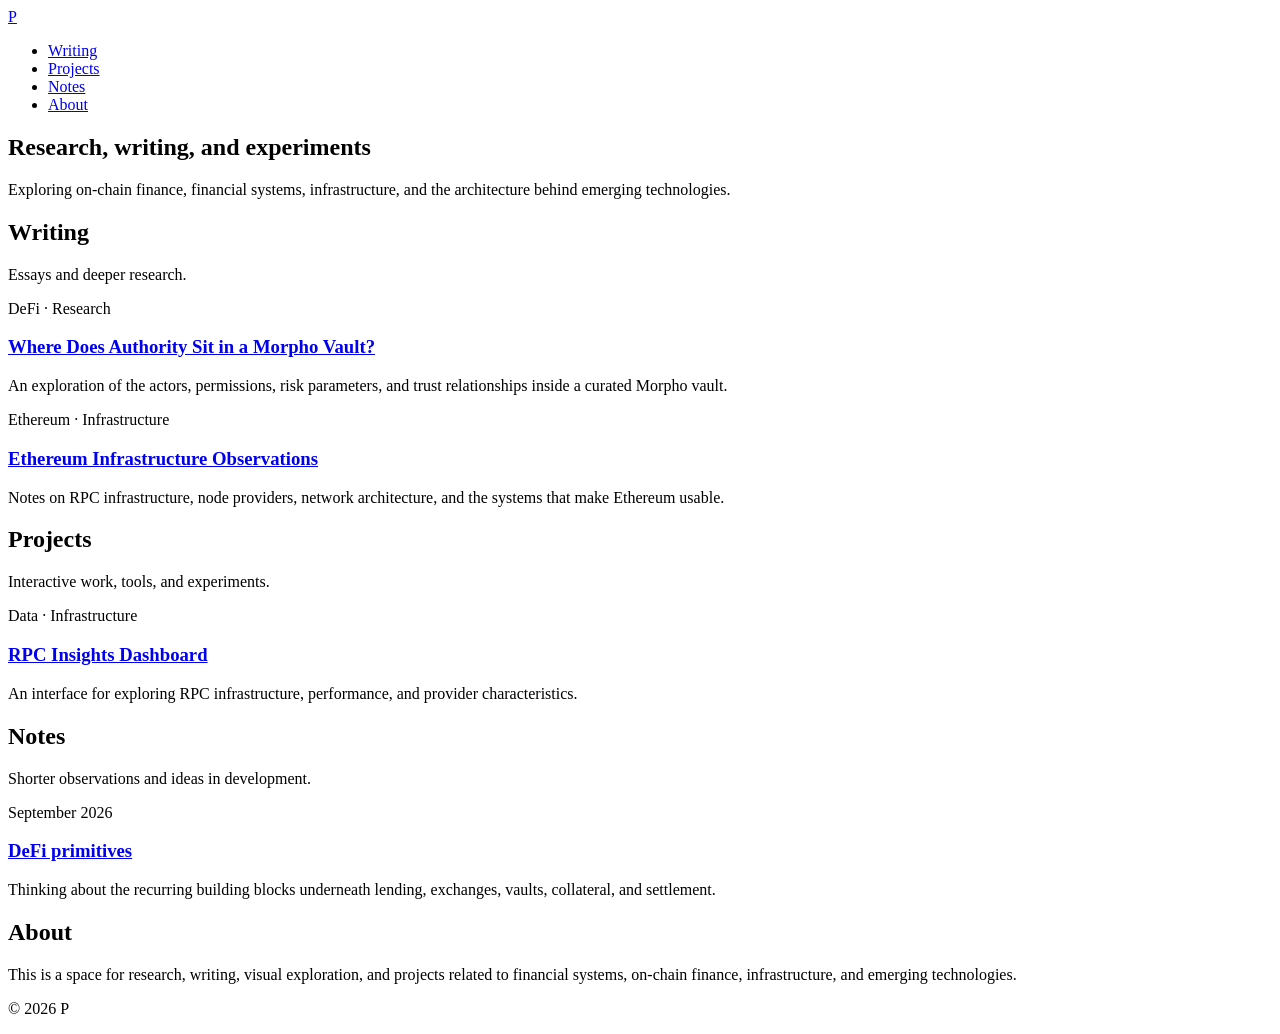
==== index.html @ 08091e9a "Create initial site structure" ====
<!DOCTYPE html>
<html lang="en">

<head>
  <meta charset="UTF-8">

  <meta
    name="viewport"
    content="width=device-width, initial-scale=1.0"
  >

  <meta
    name="description"
    content="Research, writing, and projects on on-chain finance, infrastructure, and financial systems."
  >

  <title>P — Research, Writing & Projects</title>

  <link rel="stylesheet" href="styles.css">
</head>

<body>

  <header class="site-header">
    <div class="container">

      <a href="index.html" class="site-title">
        P
      </a>

      <nav aria-label="Main navigation">
        <ul class="nav-list">
          <li>
            <a href="#writing">Writing</a>
          </li>

          <li>
            <a href="#projects">Projects</a>
          </li>

          <li>
            <a href="#notes">Notes</a>
          </li>

          <li>
            <a href="#about">About</a>
          </li>
        </ul>
      </nav>

    </div>
  </header>


  <main>

    <section class="hero">
      <div class="container">

        <h1>
          Research, writing, and experiments
        </h1>

        <p>
          Exploring on-chain finance, financial systems,
          infrastructure, and the architecture behind emerging
          technologies.
        </p>

      </div>
    </section>


    <section id="writing" class="section">
      <div class="container">

        <header class="section-header">
          <h2>Writing</h2>

          <p>
            Essays and deeper research.
          </p>
        </header>


        <div class="content-list">

          <article class="content-item">

            <p class="content-meta">
              DeFi · Research
            </p>

            <h3>
              <a href="#">
                Where Does Authority Sit in a Morpho Vault?
              </a>
            </h3>

            <p>
              An exploration of the actors, permissions,
              risk parameters, and trust relationships inside
              a curated Morpho vault.
            </p>

          </article>


          <article class="content-item">

            <p class="content-meta">
              Ethereum · Infrastructure
            </p>

            <h3>
              <a href="#">
                Ethereum Infrastructure Observations
              </a>
            </h3>

            <p>
              Notes on RPC infrastructure, node providers,
              network architecture, and the systems that make
              Ethereum usable.
            </p>

          </article>

        </div>

      </div>
    </section>


    <section id="projects" class="section">
      <div class="container">

        <header class="section-header">
          <h2>Projects</h2>

          <p>
            Interactive work, tools, and experiments.
          </p>
        </header>


        <div class="content-list">

          <article class="content-item">

            <p class="content-meta">
              Data · Infrastructure
            </p>

            <h3>
              <a href="#">
                RPC Insights Dashboard
              </a>
            </h3>

            <p>
              An interface for exploring RPC infrastructure,
              performance, and provider characteristics.
            </p>

          </article>

        </div>

      </div>
    </section>


    <section id="notes" class="section">
      <div class="container">

        <header class="section-header">
          <h2>Notes</h2>

          <p>
            Shorter observations and ideas in development.
          </p>
        </header>


        <div class="content-list">

          <article class="content-item">

            <p class="content-meta">
              September 2026
            </p>

            <h3>
              <a href="#">
                DeFi primitives
              </a>
            </h3>

            <p>
              Thinking about the recurring building blocks
              underneath lending, exchanges, vaults,
              collateral, and settlement.
            </p>

          </article>

        </div>

      </div>
    </section>


    <section id="about" class="section">
      <div class="container">

        <header class="section-header">
          <h2>About</h2>
        </header>

        <p>
          This is a space for research, writing, visual
          exploration, and projects related to financial
          systems, on-chain finance, infrastructure,
          and emerging technologies.
        </p>

      </div>
    </section>

  </main>


  <footer class="site-footer">
    <div class="container">

      <p>
        © 2026 P
      </p>

    </div>
  </footer>

</body>

</html>
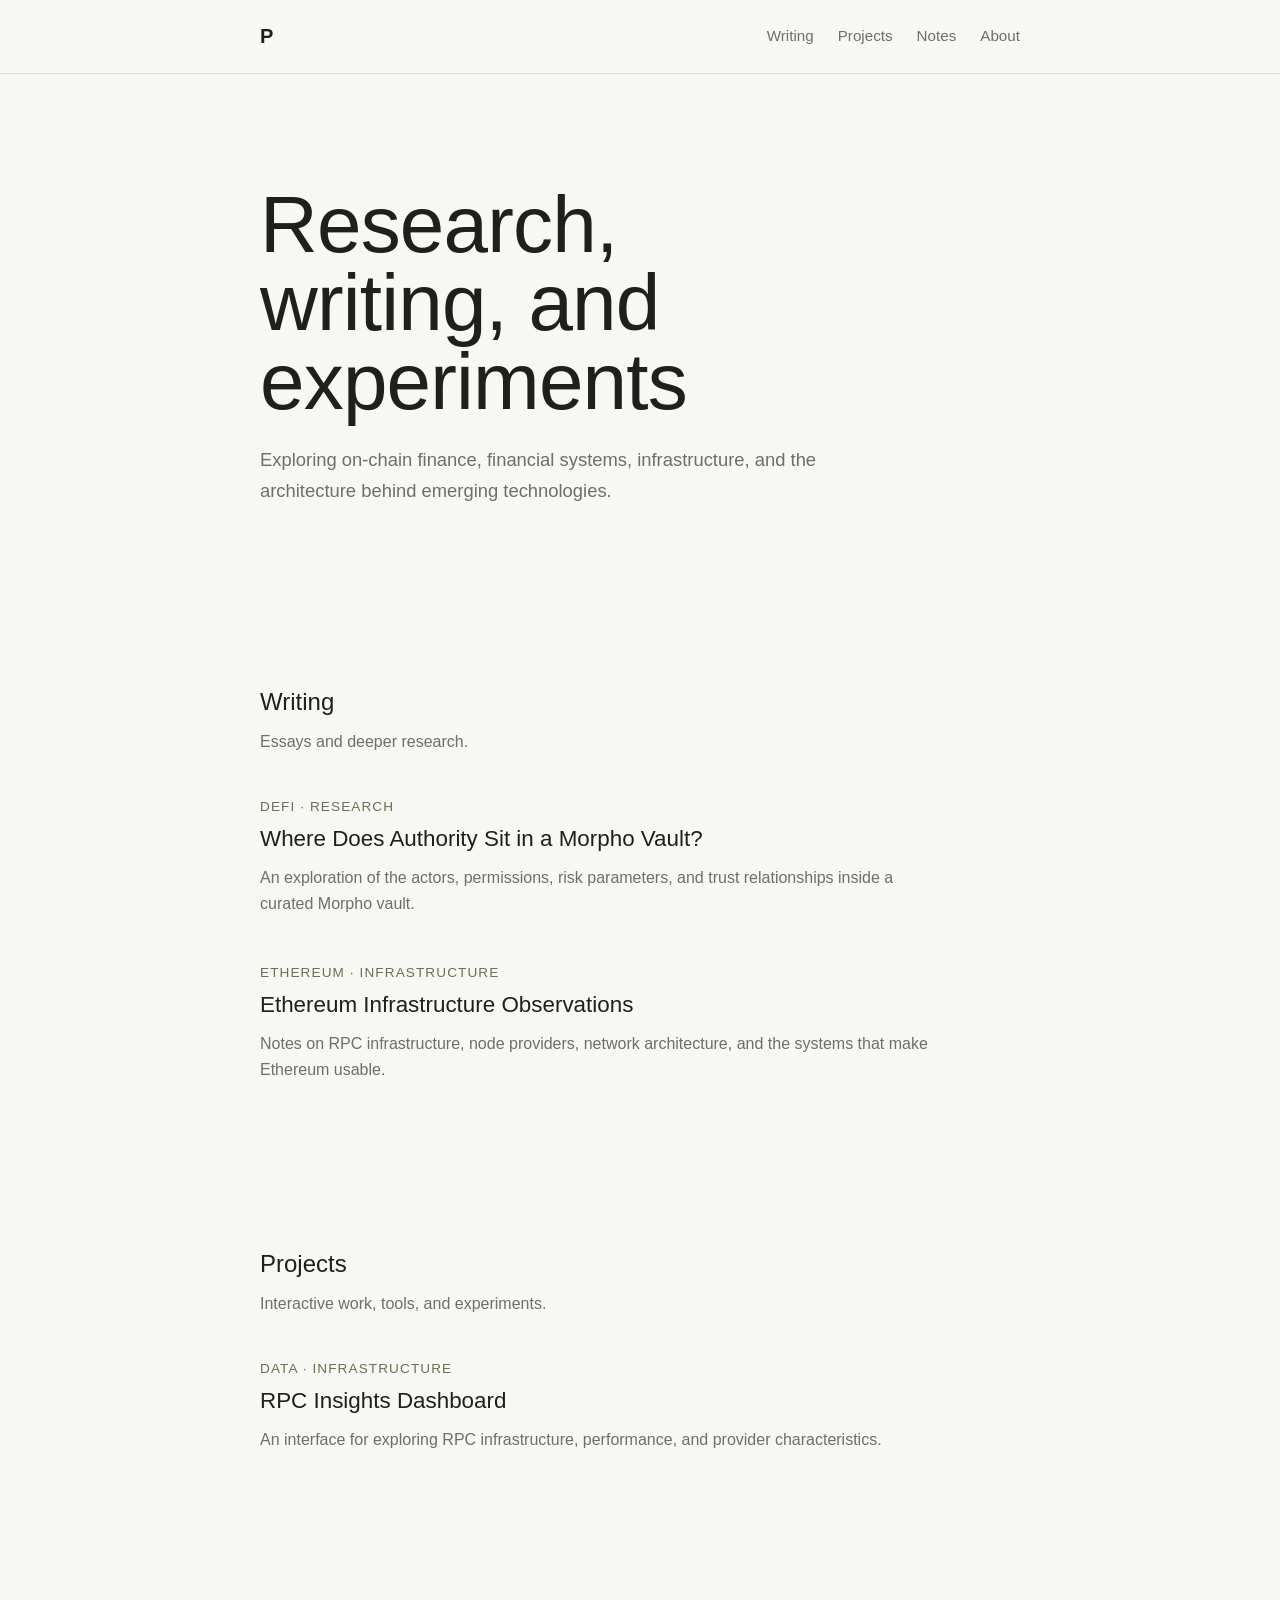
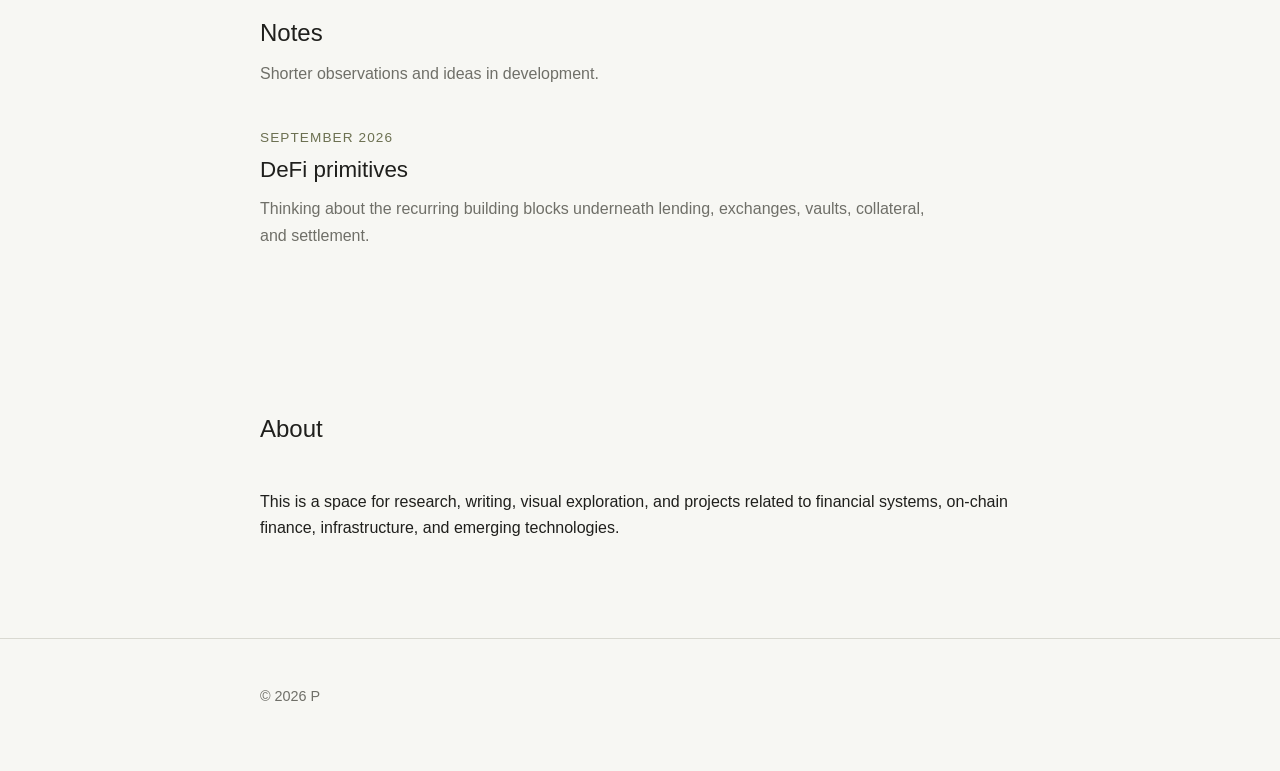
==== commit 91e1b0e3: "Style homepage and add Architecture of Onchain Credit article" ====
--- a/index.html
+++ b/index.html
@@ -92,7 +92,7 @@
             </p>
 
             <h3>
-              <a href="#">
+              <a href="writing/morpho-vault-authority/index.html">
                 Where Does Authority Sit in a Morpho Vault?
               </a>
             </h3>
--- a/styles.css
+++ b/styles.css
@@ -0,0 +1,283 @@
+:root {
+  --bg: #f7f7f3;
+  --text: #1f1f1c;
+  --muted: #6f6f68;
+  --border: #d9d9d1;
+  --accent: hsl(69, 16%, 38%);
+
+  --max-width: 760px;
+  --section-space: 5rem;
+}
+
+* {
+  box-sizing: border-box;
+}
+
+html {
+  scroll-behavior: smooth;
+}
+
+body {
+  margin: 0;
+  background: var(--bg);
+  color: var(--text);
+  font-family:
+    Inter,
+    -apple-system,
+    BlinkMacSystemFont,
+    "Segoe UI",
+    sans-serif;
+  line-height: 1.65;
+}
+
+a {
+  color: inherit;
+  text-decoration: none;
+}
+
+a:hover {
+  color: var(--accent);
+}
+
+.container {
+  width: min(100% - 2rem, var(--max-width));
+  margin: 0 auto;
+}
+
+.site-header {
+  border-bottom: 1px solid var(--border);
+  padding: 1.25rem 0;
+}
+
+.site-header .container {
+  display: flex;
+  justify-content: space-between;
+  align-items: center;
+  gap: 2rem;
+}
+
+.site-title {
+  font-size: 1.25rem;
+  font-weight: 600;
+}
+
+.nav-list {
+  display: flex;
+  gap: 1.5rem;
+  list-style: none;
+  padding: 0;
+  margin: 0;
+}
+
+.nav-list a {
+  color: var(--muted);
+  font-size: 0.95rem;
+}
+
+.nav-list a:hover {
+  color: var(--text);
+}
+
+.hero {
+  padding: 7rem 0 6rem;
+}
+
+.hero h1 {
+  margin: 0 0 1.5rem;
+  max-width: 12ch;
+  font-size: clamp(2.75rem, 7vw, 5rem);
+  line-height: 0.98;
+  letter-spacing: -0.01em;
+  font-weight: 500;
+}
+
+.hero p {
+  max-width: 600px;
+  margin: 0;
+  color: var(--muted);
+  font-size: 1.15rem;
+}
+
+.section {
+  padding: var(--section-space) 0;
+
+}
+
+.section-header {
+  margin-bottom: 2.5rem;
+}
+
+.section-header h2 {
+  margin: 0 0 0.5rem;
+  font-size: 1.5rem;
+  font-weight: 500;
+}
+
+.section-header p {
+  margin: 0;
+  color: var(--muted);
+}
+
+.content-list {
+  display: grid;
+  gap: 2.75rem;
+}
+
+.content-item {
+  max-width: 680px;
+}
+
+.content-item h3 {
+  margin: 0.35rem 0 0.75rem;
+  font-size: 1.4rem;
+  line-height: 1.3;
+  font-weight: 500;
+}
+
+.content-item p {
+  margin: 0;
+}
+
+.content-item > p:last-child {
+  color: var(--muted);
+}
+
+.content-meta {
+  font-size: 0.85rem;
+  color: var(--accent);
+  text-transform: uppercase;
+  letter-spacing: 0.08em;
+}
+
+.site-footer {
+  border-top: 1px solid var(--border);
+  padding: 2rem 0 3rem;
+  color: var(--muted);
+  font-size: 0.9rem;
+}
+
+@media (max-width: 640px) {
+  .site-header .container {
+    align-items: flex-start;
+    flex-direction: column;
+  }
+
+  .nav-list {
+    flex-wrap: wrap;
+    gap: 0.75rem 1.25rem;
+  }
+
+  .hero {
+    padding: 5rem 0 4rem;
+  }
+
+  .section {
+    padding: 3.5rem 0;
+  }
+}
+
+/* ---------- Article pages ---------- */
+
+.article-header,
+.article-body {
+  width: min(100% - 2rem, 900px);
+  margin-inline: auto;
+}
+
+.article-header {
+  padding-top: 4rem;
+  padding-bottom: 2rem;
+}
+
+.article-header h1 {
+  margin-bottom: 1rem;
+}
+
+.article-subtitle {
+  color: var(--muted);
+  font-size: 1.15rem;
+}
+
+.article-hero,
+.article-figure {
+  margin: 3rem 0;
+}
+
+.article-hero img,
+.article-figure img {
+  display: block;
+  width: 100%;
+  max-width: 100%;
+  height: auto;
+}
+
+figure {
+  margin-inline: 0;
+}
+
+figcaption {
+  margin-top: 0.75rem;
+  color: var(--muted);
+  font-size: 0.9rem;
+  line-height: 1.5;
+}
+
+
+/* ---------- Links inside articles ---------- */
+
+.article-body a,
+.article-header figcaption a {
+  text-decoration: underline;
+  text-underline-offset: 0.15em;
+  text-decoration-thickness: 1px;
+}
+
+.article-body a:hover,
+.article-header figcaption a:hover {
+  color: var(--accent);
+}
+
+
+/* ---------- Tables ---------- */
+
+.table-wrapper {
+  width: 100%;
+  overflow-x: auto;
+  margin: 2rem 0 3rem;
+}
+
+.article-body table {
+  width: 100%;
+  border-collapse: collapse;
+  font-size: 0.95rem;
+}
+
+.article-body th,
+.article-body td {
+  padding: 1rem;
+  text-align: left;
+  vertical-align: top;
+  border: 1px solid var(--border);
+}
+
+.article-body th {
+  font-weight: 600;
+}
+
+.article-body tbody tr:last-child td {
+  border-bottom: 1px solid var(--border);
+}
+
+.article-body p {
+  margin: 0 0 1.5rem;
+}
+
+.article-body ul,
+.article-body ol {
+  margin: 1rem 0 1.75rem;
+  padding-left: 1.5rem;
+}
+
+.article-body li {
+  margin-bottom: 0.75rem;
+}
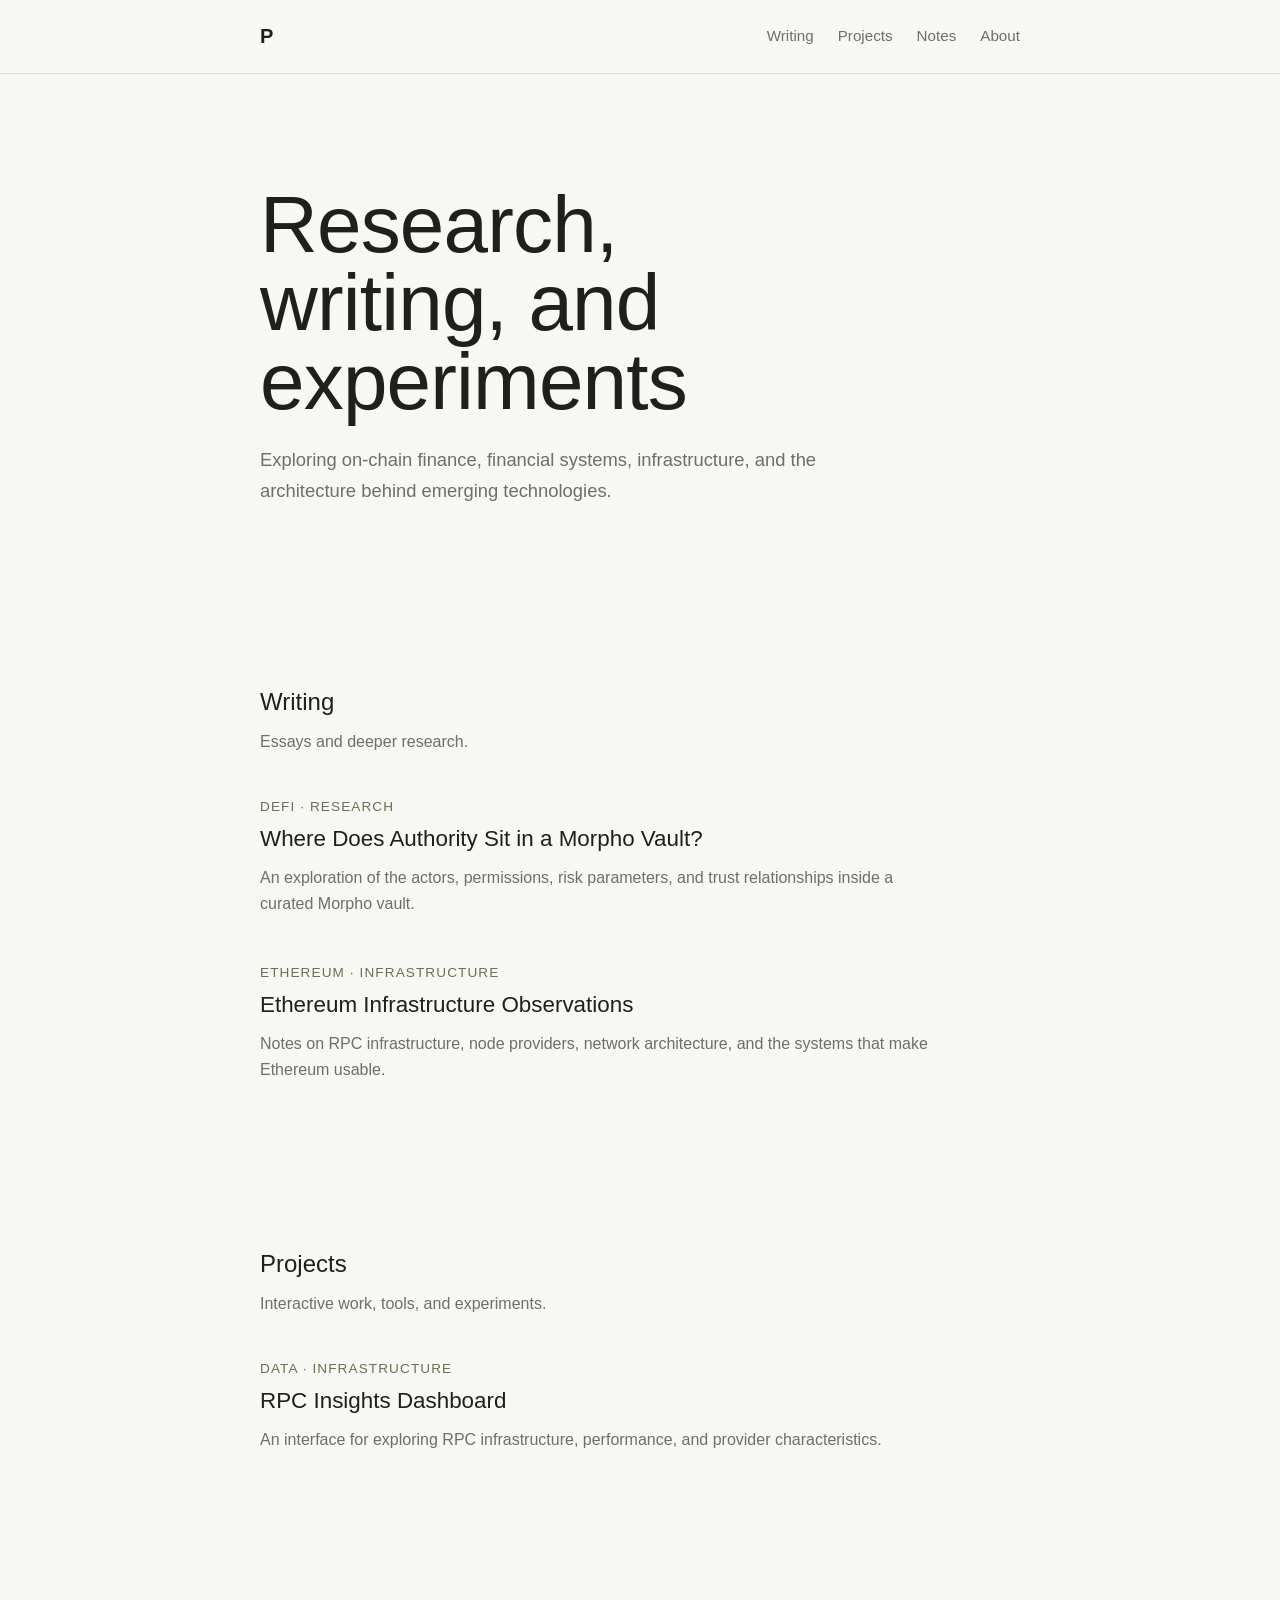
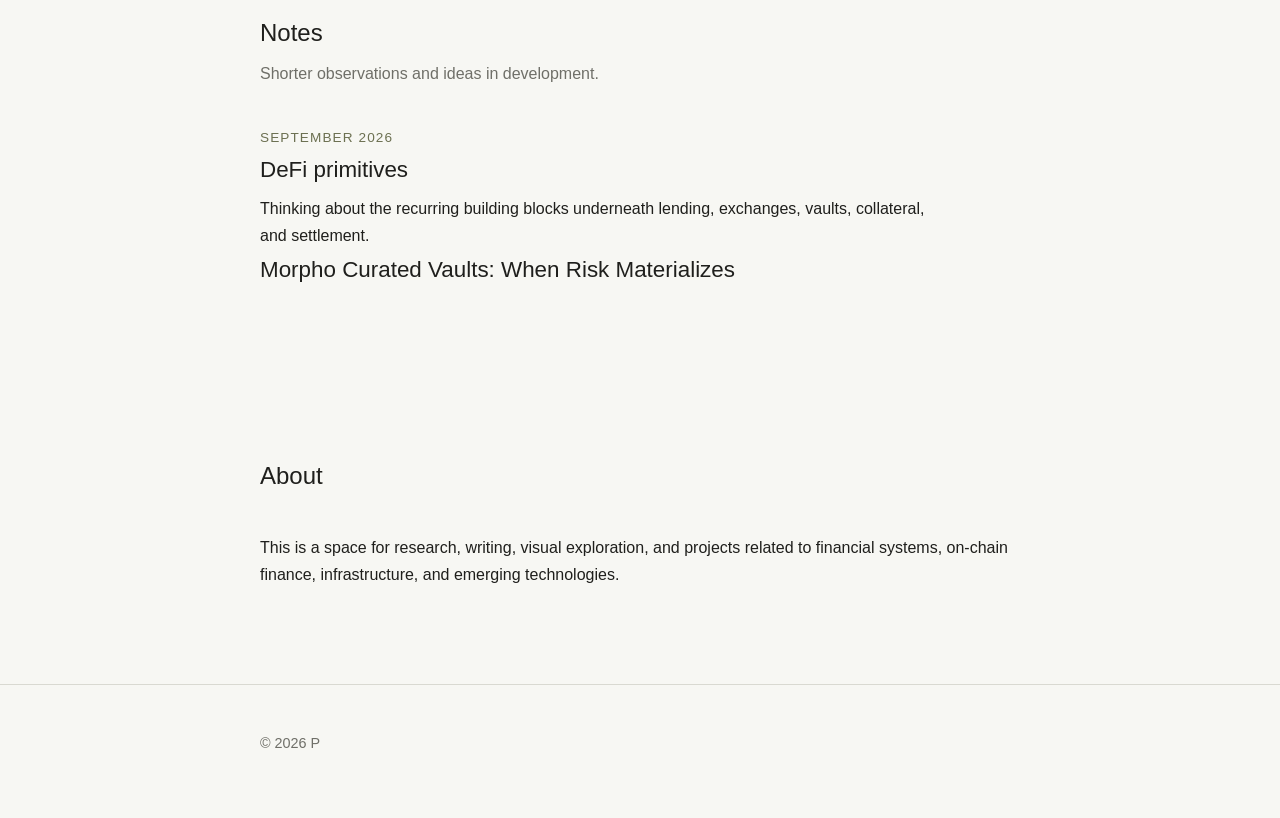
==== commit fff22d56: "Add Morpho 'When Risk Materializes' note and link it from homepage" ====
--- a/index.html
+++ b/index.html
@@ -202,6 +202,12 @@
               underneath lending, exchanges, vaults,
               collateral, and settlement.
             </p>
+
+            <h3>
+              <a href="notes/risk-materializes.html">
+              Morpho Curated Vaults: When Risk Materializes
+              </a>
+            </h3>
 
           </article>
 
